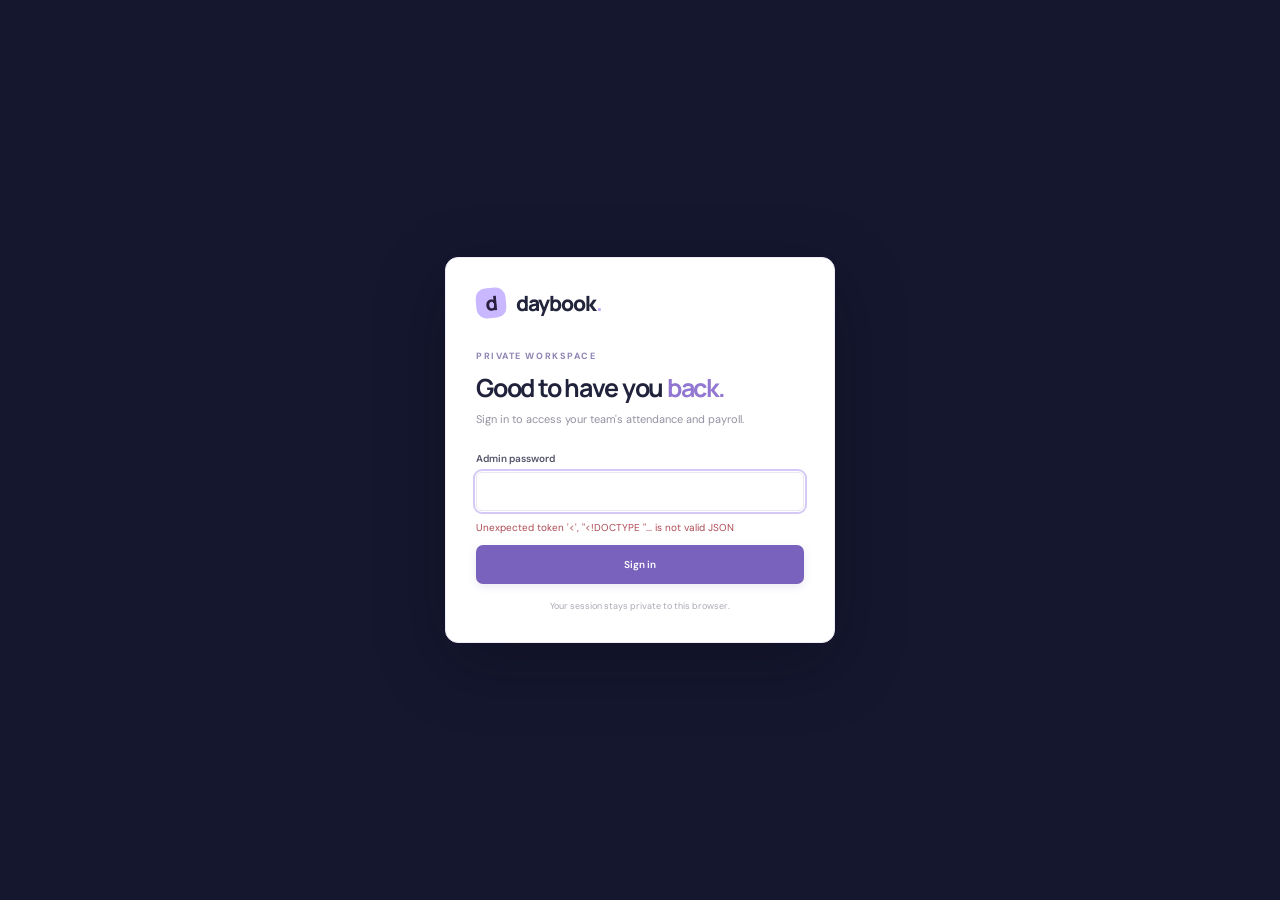
==== public/index.html @ b042c081 "Prepare Daybook for Vercel deployment Add Turso persistence and admin password protection for hosted" ====
<!doctype html>
<html lang="en">
<head>
  <meta charset="utf-8">
  <meta name="viewport" content="width=device-width, initial-scale=1">
  <meta name="theme-color" content="#11142b">
  <title>Daybook — Worker accounts</title>
  <link rel="preconnect" href="https://fonts.googleapis.com">
  <link rel="preconnect" href="https://fonts.gstatic.com" crossorigin>
  <link href="https://fonts.googleapis.com/css2?family=DM+Sans:wght@400;500;600;700&family=Manrope:wght@400;500;600;700;800&display=swap" rel="stylesheet">
  <link rel="stylesheet" href="styles.css">
  <script src="app.js" defer></script>
</head>
<body>
  <div class="login-screen" id="login-screen" hidden>
    <form class="login-card" id="login-form">
      <a class="brand login-brand" href="#" aria-label="Daybook"><span class="brand-mark">d</span><span>daybook<span class="brand-period">.</span></span></a>
      <div class="section-kicker">PRIVATE WORKSPACE</div>
      <h1>Good to have you <span>back.</span></h1>
      <p>Sign in to access your team's attendance and payroll.</p>
      <label class="form-field" for="login-password">Admin password<input id="login-password" name="password" type="password" autocomplete="current-password" required></label>
      <div class="login-error" id="login-error" role="alert"></div>
      <button class="button button-primary login-submit" type="submit" id="login-submit">Sign in</button>
      <small>Your session stays private to this browser.</small>
    </form>
  </div>
  <aside class="sidebar">
    <a class="brand" href="#" aria-label="Daybook home"><span class="brand-mark">d</span><span>daybook<span class="brand-period">.</span></span></a>
    <div class="workspace-label">WORKSPACE</div>
    <nav aria-label="Main navigation">
      <a class="nav-link active" href="#overview"><span class="nav-icon">▦</span>Overview</a>
      <a class="nav-link" href="#team"><span class="nav-icon">♙</span>My team</a>
      <a class="nav-link" href="#attendance"><span class="nav-icon">▤</span>Attendance</a>
    </nav>
    <div class="sidebar-bottom">
      <div class="tip-card"><div class="tip-spark">✳</div><strong>A little more in sync.</strong><p>Keep attendance and payroll together, all month long.</p></div>
      <div class="profile"><div class="avatar avatar-lilac">JD</div><div><strong>Workspace admin</strong><small>Owner account</small></div><span class="profile-dots">···</span></div>
    </div>
  </aside>

  <main class="main-content" id="overview">
    <header class="topbar"><div class="breadcrumb">Workspace <span>/</span> <strong>Overview</strong></div><div class="topbar-right"><span class="today-label" id="today-label"></span><div class="avatar avatar-small">JD</div><button class="sign-out-button" id="sign-out" hidden>Sign out</button></div></header>
    <section class="page-heading">
      <div><div class="eyebrow"><span class="live-dot"></span> YOUR WORKSPACE</div><h1>Good work starts <span>here.</span></h1><p class="subtitle">A clearer view of your people, their time, and what they’ve earned.</p></div>
      <button class="button button-primary" id="add-worker-open"><span class="plus">＋</span> Add a worker</button>
    </section>

    <section class="stats-grid" aria-label="Monthly summary">
      <article class="stat-card stat-dark"><div class="stat-top"><span>Estimated payroll</span><span class="stat-icon">↗</span></div><div class="stat-value" id="total-pay">₹0</div><div class="stat-foot"><span class="stat-dot"></span> Based on recorded hours</div><div class="card-orbit orbit-one"></div><div class="card-orbit orbit-two"></div></article>
      <article class="stat-card"><div class="stat-top"><span>People on your team</span><span class="stat-icon icon-lilac">♙</span></div><div class="stat-value" id="worker-count">0</div><div class="stat-foot"><span class="stat-dot dot-lilac"></span> Active workers</div><div class="mini-bars" aria-hidden="true"><i></i><i></i><i></i><i></i><i></i><i></i><i></i><i></i><i></i><i></i><i></i><i></i></div></article>
      <article class="stat-card"><div class="stat-top"><span>Hours recorded</span><span class="stat-icon icon-peach">◷</span></div><div class="stat-value" id="total-hours">0<span class="value-unit"> hrs</span></div><div class="stat-foot"><span class="stat-dot dot-peach"></span> This month so far</div><div class="hour-track"><span id="hours-progress"></span></div></article>
      <article class="stat-card"><div class="stat-top"><span>Days present</span><span class="stat-icon icon-green">✓</span></div><div class="stat-value" id="attendance-count">0</div><div class="stat-foot"><span class="stat-dot dot-green"></span> Attendance entries</div><div class="attendance-spark"><span>·</span><span>·</span><span>·</span><span>·</span><span>·</span><span>·</span><span>·</span><span>·</span><span>·</span><span>·</span><span>·</span></div></article>
    </section>

    <section class="panel attendance-panel" id="attendance">
      <div class="section-heading">
        <div><div class="section-kicker">THE DAILY RHYTHM</div><h2>Attendance <span class="heading-dot">.</span></h2><p>Mark each person’s hours for a day. Changes save automatically.</p></div>
        <div class="date-controls"><label class="sr-only" for="work-date">Attendance date</label><input id="work-date" type="date"><button class="button button-quiet" id="today-button">Today</button></div>
      </div>
      <div class="day-callout"><div class="calendar-icon">▦</div><div><strong id="selected-date-title">Today’s attendance</strong><span id="selected-date-subtitle">Choose 8 or 12 hours, or mark someone absent.</span></div><span class="day-count" id="day-count">0 marked</span></div>
      <div class="table-wrap">
        <table><thead><tr><th>WORKER</th><th>MONTHLY SALARY</th><th>HOURS TODAY</th><th>MONTHLY EARNED</th><th></th></tr></thead><tbody id="worker-rows"></tbody></table>
        <div class="empty-state" id="empty-state"><div class="empty-illustration"><span>♙</span><i>＋</i></div><h3>Your team starts with one.</h3><p>Add a worker to start recording hours and estimating monthly pay.</p><button class="button button-primary" id="empty-add-worker">Add your first worker</button></div>
      </div>
      <div class="table-footer"><span>Pay is prorated from a 12-hour daily schedule across the selected month.</span><span id="month-days-note"></span></div>
    </section>
    <footer class="footer"><span>Made for the people who make it happen <span class="footer-heart">♥</span></span><span>Daybook <span class="footer-separator">·</span> People & pay, in one place</span></footer>
  </main>

  <div class="toast" id="toast" role="status" aria-live="polite"></div>
  <dialog class="worker-dialog" id="worker-dialog">
    <form id="worker-form">
      <div class="dialog-top"><div><div class="section-kicker">GROW YOUR TEAM</div><h2>Add a worker<span class="heading-dot">.</span></h2><p>Add their details to start tracking attendance.</p></div><button type="button" class="dialog-close" id="dialog-close" aria-label="Close">×</button></div>
      <label class="form-field">Full name<input name="name" maxlength="100" placeholder="e.g. Maya Sharma" required></label>
      <label class="form-field">Role <span class="optional">(optional)</span><input name="role" maxlength="100" placeholder="e.g. Shop assistant"></label>
      <label class="form-field">Monthly salary <span class="optional">12-hour day baseline</span><div class="salary-input"><span>₹</span><input name="salary" type="number" min="0" max="1000000000" step="0.01" placeholder="e.g. 24000" required></div></label>
      <div class="salary-note"><span>ⓘ</span> Payroll is calculated from this salary and the hours you record each month.</div>
      <div class="dialog-actions"><button type="button" class="button button-quiet" id="dialog-cancel">Cancel</button><button type="submit" class="button button-primary" id="save-worker">Add worker</button></div>
    </form>
  </dialog>
</body>
</html>
---- public/styles.css ----
:root{font-family:"DM Sans",sans-serif;color:#22243b;background:#f8f7fb;font-synthesis:none;text-rendering:optimizeLegibility;-webkit-font-smoothing:antialiased;--navy:#15172f;--muted:#9292a4;--lav:#bca9f5;--purple:#7358c8;--line:#efedf4}
*{box-sizing:border-box}body{margin:0;min-width:320px}.sidebar{background:var(--navy);color:#fff;position:fixed;inset:0 auto 0 0;width:244px;padding:31px 19px 18px;display:flex;flex-direction:column;z-index:2}.brand{display:flex;align-items:center;gap:10px;color:#fff;text-decoration:none;font:800 21px Manrope,sans-serif;letter-spacing:-1px;padding:0 10px}.brand-mark{background:#c9b8ff;color:#292040;width:30px;height:30px;border-radius:10px;display:grid;place-items:center;font:800 20px Manrope;transform:rotate(-5deg)}.brand-period{color:#c3aaff}.workspace-label{font-size:9px;letter-spacing:1.55px;color:#85869f;font-weight:700;margin:56px 10px 13px}.sidebar nav{display:grid;gap:6px}.nav-link{height:43px;display:flex;align-items:center;gap:12px;padding:0 12px;color:#a8a8bb;text-decoration:none;border-radius:8px;font-size:12px;font-weight:500;transition:.2s}.nav-link:hover{background:#242641;color:white}.nav-link.active{background:#292b49;color:white}.nav-icon{font-size:16px;width:18px;text-align:center;color:#bbb0e2}.sidebar-bottom{margin-top:auto}.tip-card{border:1px solid #383951;background:linear-gradient(145deg,#22243f,#1c1e37);border-radius:11px;padding:14px 14px 12px;margin:0 1px 19px}.tip-spark{color:#c8b7ff;font-size:18px;margin-bottom:12px}.tip-card strong{font-size:11px;font-weight:600}.tip-card p{color:#9e9eb3;font-size:10px;line-height:1.7;margin:6px 0 0}.profile{border-top:1px solid #32344d;padding:17px 4px 0;display:flex;align-items:center;gap:9px}.avatar{width:32px;height:32px;display:grid;place-items:center;border-radius:50%;font-size:10px;font-weight:700}.avatar-lilac{background:#d6c9ff;color:#40336a}.profile strong{display:block;font-size:10px;font-weight:600}.profile small{color:#9393a8;font-size:9px}.profile-dots{margin-left:auto;color:#aaaabe;letter-spacing:2px}.main-content{margin-left:244px;padding:0 48px;max-width:1600px}.topbar{height:67px;border-bottom:1px solid #eeecf2;display:flex;align-items:center;justify-content:space-between}.breadcrumb{font-size:11px;color:#a0a0ad}.breadcrumb span{margin:0 9px;color:#d0ced8}.breadcrumb strong{color:#55566b;font-weight:600}.topbar-right{display:flex;align-items:center;gap:18px}.today-label{font-size:10px;color:#858596}.avatar-small{width:29px;height:29px;background:#d9d0f7;color:#625489;font-size:9px}.page-heading{display:flex;justify-content:space-between;align-items:flex-end;margin:38px 0 25px}.eyebrow,.section-kicker{font-size:9px;font-weight:700;letter-spacing:1.55px;color:#8e83b3}.live-dot{display:inline-block;width:6px;height:6px;background:#87c5a5;border-radius:50%;margin:0 5px 1px 0;box-shadow:0 0 0 3px #e6f4ec}h1,h2,h3,p{margin-top:0}h1{font:700 29px Manrope,sans-serif;letter-spacing:-1.25px;margin:11px 0 6px;color:#20213b}h1 span{color:#9177d1}.subtitle{font-size:11px;color:#9292a2;margin-bottom:0}.button{border:0;border-radius:7px;min-height:37px;padding:0 14px;font:600 10px "DM Sans",sans-serif;cursor:pointer;transition:transform .15s,background .15s}.button:hover{transform:translateY(-1px)}.button-primary{background:#7962bd;color:white;box-shadow:0 3px 8px #7059ad24}.button-primary:hover{background:#6951ad}.plus{font-size:16px;vertical-align:-1px;margin-right:4px}.stats-grid{display:grid;grid-template-columns:repeat(4,minmax(0,1fr));gap:13px;margin-bottom:19px}.stat-card{height:126px;position:relative;overflow:hidden;border:1px solid #eeecf2;background:#fff;border-radius:10px;padding:15px 16px}.stat-dark{color:white;background:#20213d;border-color:#20213d}.stat-top{display:flex;justify-content:space-between;align-items:center;color:#858597;font-size:10px;position:relative;z-index:1}.stat-dark .stat-top{color:#c4c3d4}.stat-icon{display:grid;place-items:center;width:25px;height:25px;border-radius:7px;background:#333650;color:#d7c8ff;font-size:12px}.icon-lilac{background:#f0ebff;color:#836bca}.icon-peach{background:#fff1e8;color:#ce916d}.icon-green{background:#e8f4ec;color:#6da57d}.stat-value{font:700 25px Manrope,sans-serif;letter-spacing:-1px;margin-top:8px;position:relative;z-index:1}.stat-dark .stat-value{color:#fff}.value-unit{font:500 12px "DM Sans",sans-serif;color:#73748a;letter-spacing:0}.stat-foot{font-size:9px;color:#a1a0af;margin-top:5px;position:relative;z-index:1}.stat-dark .stat-foot{color:#b4b3c6}.stat-dot{display:inline-block;width:5px;height:5px;border-radius:50%;background:#90c7a2;margin:0 4px 1px 0}.dot-lilac{background:#a78cdf}.dot-peach{background:#e2a982}.dot-green{background:#85be96}.card-orbit{position:absolute;border:1px solid #ffffff0c;border-radius:50%;width:115px;height:115px;right:-35px;bottom:-75px}.orbit-two{width:78px;height:78px;right:-16px;bottom:-53px}.mini-bars{position:absolute;right:13px;bottom:15px;display:flex;align-items:end;gap:3px;height:22px;opacity:.76}.mini-bars i{display:block;width:4px;border-radius:3px;background:#d8cdf8;height:30%}.mini-bars i:nth-child(3n){height:70%}.mini-bars i:nth-child(3n+1){height:52%}.mini-bars i:nth-child(4n){height:90%}.hour-track{height:3px;background:#f1eef7;position:absolute;bottom:16px;left:16px;right:16px;border-radius:4px}.hour-track span{height:100%;width:0;display:block;background:#d0a589;border-radius:4px;transition:width .3s}.attendance-spark{position:absolute;right:14px;bottom:16px;color:#abd4b4;font-size:18px;letter-spacing:1px;line-height:8px}.panel{background:#fff;border:1px solid #eeecf2;border-radius:10px}.attendance-panel{padding:21px 21px 0}.section-heading{display:flex;align-items:flex-end;justify-content:space-between;margin-bottom:17px}.section-heading h2,.dialog-top h2{font:700 20px Manrope,sans-serif;letter-spacing:-.65px;color:#252640;margin:6px 0 4px}.heading-dot{color:#987edb}.section-heading p,.dialog-top p{font-size:10px;color:#9999a8;margin:0}.date-controls{display:flex;gap:7px;align-items:center}.date-controls input{font:500 10px "DM Sans",sans-serif;color:#45455b;border:1px solid #eae8f0;background:#fff;border-radius:6px;padding:9px 10px;height:34px}.button-quiet{background:#f5f3f9;color:#5f5a70;min-height:34px;padding:0 12px}.button-quiet:hover{background:#eeebf5}.day-callout{display:flex;align-items:center;gap:10px;padding:10px 12px;background:#faf9fd;border:1px solid #f1eff6;border-radius:7px;margin-bottom:13px}.calendar-icon{display:grid;place-items:center;width:28px;height:28px;border-radius:7px;background:#eee9fb;color:#826bc2;font-size:14px}.day-callout strong{display:block;font-size:10px;font-weight:600;color:#44445b}.day-callout span{display:block;font-size:9px;color:#a1a0ae;margin-top:3px}.day-callout .day-count{margin-left:auto;background:#efedf5;color:#777488;padding:5px 8px;border-radius:20px;white-space:nowrap;font-size:9px}.table-wrap{overflow-x:auto}table{width:100%;border-collapse:collapse;text-align:left}thead th{font-size:8px;letter-spacing:1px;color:#a3a2af;font-weight:700;padding:10px 8px;border-bottom:1px solid #f0eef4;white-space:nowrap}thead th:first-child,tbody td:first-child{padding-left:9px}tbody td{height:57px;border-bottom:1px solid #f3f1f6;padding:7px 8px;font-size:10px;color:#5f5f70;white-space:nowrap}tbody tr:last-child td{border-bottom:0}.worker-cell{display:flex;align-items:center;gap:9px;min-width:140px}.worker-avatar{width:29px;height:29px;border-radius:8px;display:grid;place-items:center;font-size:9px;font-weight:700;color:#584b78;background:#eee9fa}.worker-name{font-size:10px;color:#34354b;font-weight:600}.worker-role{font-size:9px;color:#a3a2ae;margin-top:3px}.salary-cell{font-weight:500;color:#55556a}.attendance-select{border:1px solid #ebe8f1;background:#fff;border-radius:5px;padding:7px 23px 7px 8px;color:#616076;font:500 9px "DM Sans",sans-serif;min-width:105px;cursor:pointer}.attendance-select:focus,.form-field input:focus{outline:2px solid #d5c9f5;outline-offset:1px}.attendance-select[data-hours="8"]{background:#f6f1ff;border-color:#e8defc;color:#785dc0}.attendance-select[data-hours="12"]{background:#edf6f0;border-color:#dbeee0;color:#548d65}.earned-cell{color:#35364c;font-weight:700;font-size:10px}.delete-button{border:0;background:transparent;color:#aaa8b6;cursor:pointer;font-size:15px;padding:6px;border-radius:5px}.delete-button:hover{background:#fff0ef;color:#c87774}.table-footer{display:flex;justify-content:space-between;gap:10px;padding:12px 0;border-top:1px solid #f0eef4;font-size:9px;color:#a3a2af}.empty-state{text-align:center;padding:26px 15px 32px}.empty-illustration{position:relative;margin:0 auto 14px;width:47px;height:47px;border-radius:15px;background:#f2effa;display:grid;place-items:center;color:#8773bd;font-size:21px}.empty-illustration i{position:absolute;right:-4px;top:-3px;background:#c7b5f2;color:#fff;border:2px solid white;border-radius:50%;width:19px;height:19px;font-style:normal;font-size:13px;line-height:15px}.empty-state h3{font:700 14px Manrope,sans-serif;color:#38394f;margin:0 0 5px}.empty-state p{font-size:10px;color:#a0a0ad;margin:0 auto 15px;max-width:320px;line-height:1.6}.empty-state .button{min-height:33px}.footer{display:flex;justify-content:space-between;padding:18px 3px 20px;color:#aaa9b5;font-size:9px}.footer-heart{color:#c69da9}.footer-separator{padding:0 5px;color:#d0cdd8}.toast{position:fixed;right:24px;bottom:22px;background:#252640;color:white;padding:11px 15px;border-radius:7px;font-size:11px;box-shadow:0 8px 26px #17172a33;opacity:0;transform:translateY(8px);pointer-events:none;transition:.2s;z-index:5}.toast.show{opacity:1;transform:translateY(0)}.toast.error{background:#a94954}.worker-dialog{width:min(430px,calc(100% - 28px));border:1px solid #eeecf2;border-radius:12px;padding:24px;box-shadow:0 20px 70px #17152d26;color:#252640}.worker-dialog::backdrop{background:#16162d80;backdrop-filter:blur(2px)}.dialog-top{display:flex;justify-content:space-between;margin-bottom:22px}.dialog-top h2{margin-top:7px}.dialog-close{width:28px;height:28px;border:0;border-radius:7px;background:#f5f3f8;color:#757386;font-size:20px;cursor:pointer;line-height:1}.form-field{display:block;font-size:10px;font-weight:600;color:#54546b;margin-bottom:15px}.optional{color:#a5a3b0;font-size:9px;font-weight:400}.form-field>input,.salary-input{width:100%;height:39px;border:1px solid #e9e7ef;border-radius:6px;margin-top:7px;font:500 11px "DM Sans",sans-serif;color:#3b3b51;padding:0 11px;background:white}.form-field input::placeholder{color:#b8b7c1}.salary-input{display:flex;align-items:center;padding:0 10px;gap:8px}.salary-input span{color:#88839d}.salary-input input{border:0;outline:0!important;padding:0;margin:0;height:100%;width:100%;font:500 11px "DM Sans",sans-serif;color:#3b3b51}.salary-note{display:flex;gap:7px;color:#8c879c;font-size:9px;line-height:1.6;background:#f7f5fb;border-radius:6px;padding:9px 10px;margin:4px 0 18px}.salary-note span{color:#8e7ac7}.dialog-actions{display:flex;justify-content:flex-end;gap:8px}.sr-only{position:absolute;width:1px;height:1px;padding:0;margin:-1px;overflow:hidden;clip:rect(0,0,0,0);white-space:nowrap;border:0}
.login-screen{position:fixed;inset:0;z-index:10;background:#15172f;display:grid;place-items:center;padding:20px}.login-screen[hidden]{display:none}.login-card{width:min(390px,100%);background:#fff;border:1px solid #eeecf2;border-radius:13px;padding:30px;box-shadow:0 20px 70px #08091855}.login-brand{color:#22243b;padding:0;margin-bottom:32px}.login-card .section-kicker{margin-bottom:8px}.login-card h1{font-size:25px;margin:6px 0}.login-card>p{font-size:11px;color:#9292a2;line-height:1.6;margin:0 0 23px}.login-card .form-field{margin:0 0 10px}.login-card .form-field input{display:block;width:100%;height:39px;border:1px solid #e9e7ef;border-radius:6px;margin-top:7px;padding:0 11px;font:500 11px "DM Sans",sans-serif}.login-error{min-height:17px;color:#af4a54;font-size:10px;margin-bottom:7px}.login-submit{width:100%;min-height:39px}.login-card>small{display:block;text-align:center;color:#aaa9b5;font-size:9px;margin-top:16px}.sign-out-button{background:#f5f3f9;border:0;border-radius:5px;color:#676477;font:500 9px "DM Sans",sans-serif;padding:7px 10px;cursor:pointer}.sign-out-button:hover{background:#eeebf5}
@media(max-width:1100px){.main-content{padding:0 28px}.stats-grid{grid-template-columns:repeat(2,minmax(0,1fr))}}
@media(max-width:700px){.sidebar{position:static;width:auto;height:auto;padding:14px 17px;flex-direction:row;align-items:center}.brand{font-size:18px}.workspace-label,.sidebar nav,.sidebar-bottom{display:none}.main-content{margin:0;padding:0 15px}.topbar{height:49px}.today-label{font-size:9px}.page-heading{align-items:flex-start;gap:12px;margin:26px 0 19px}h1{font-size:23px}.subtitle{max-width:290px;line-height:1.55}.page-heading>.button{font-size:0;padding:0;width:36px;min-width:36px;align-self:center}.page-heading>.button .plus{font-size:20px;margin:0}.stats-grid{gap:9px;margin-bottom:13px}.stat-card{height:112px;padding:12px}.stat-top{font-size:9px}.stat-value{font-size:22px}.stat-foot{font-size:8px}.attendance-panel{padding:16px 12px 0}.section-heading{align-items:flex-start;gap:10px;flex-direction:column}.section-heading h2{font-size:19px}.section-heading p{font-size:9px}.date-controls{width:100%}.date-controls input{flex:1}.day-callout{gap:8px;padding:9px}.day-callout strong{font-size:9px}.day-callout span{font-size:8px}.day-callout .day-count{font-size:8px;padding:5px 6px}table{min-width:620px}.table-footer{font-size:8px}.footer{font-size:8px;gap:10px;line-height:1.6}.footer span:last-child{text-align:right}}
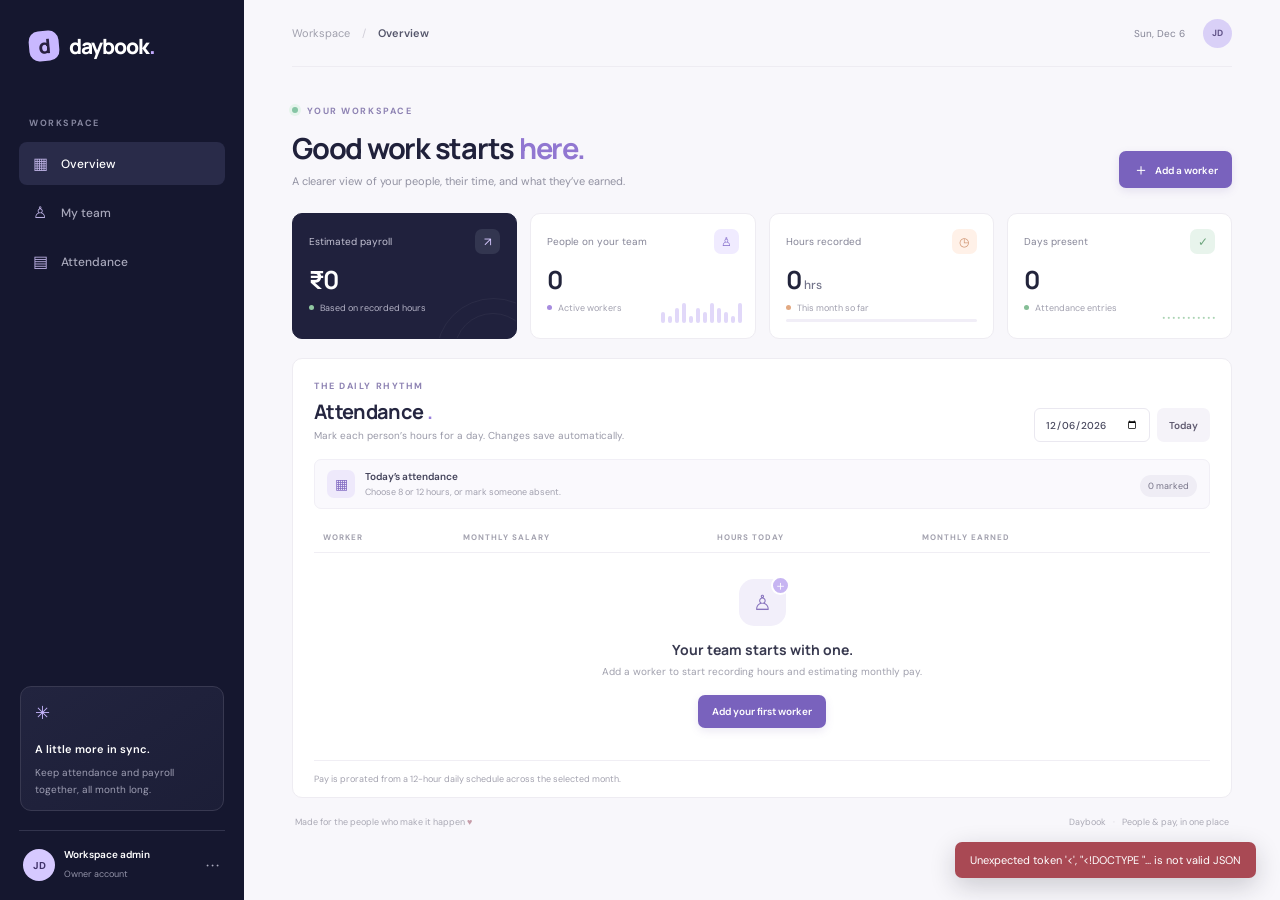
==== commit 4cc0a930: "Remove admin password requirement Co-authored-by: Copilot <223556219+Copilot@users.noreply.github.co" ====
--- a/public/index.html
+++ b/public/index.html
@@ -12,18 +12,6 @@
   <script src="app.js" defer></script>
 </head>
 <body>
-  <div class="login-screen" id="login-screen" hidden>
-    <form class="login-card" id="login-form">
-      <a class="brand login-brand" href="#" aria-label="Daybook"><span class="brand-mark">d</span><span>daybook<span class="brand-period">.</span></span></a>
-      <div class="section-kicker">PRIVATE WORKSPACE</div>
-      <h1>Good to have you <span>back.</span></h1>
-      <p>Sign in to access your team's attendance and payroll.</p>
-      <label class="form-field" for="login-password">Admin password<input id="login-password" name="password" type="password" autocomplete="current-password" required></label>
-      <div class="login-error" id="login-error" role="alert"></div>
-      <button class="button button-primary login-submit" type="submit" id="login-submit">Sign in</button>
-      <small>Your session stays private to this browser.</small>
-    </form>
-  </div>
   <aside class="sidebar">
     <a class="brand" href="#" aria-label="Daybook home"><span class="brand-mark">d</span><span>daybook<span class="brand-period">.</span></span></a>
     <div class="workspace-label">WORKSPACE</div>
@@ -39,7 +27,7 @@
   </aside>
 
   <main class="main-content" id="overview">
-    <header class="topbar"><div class="breadcrumb">Workspace <span>/</span> <strong>Overview</strong></div><div class="topbar-right"><span class="today-label" id="today-label"></span><div class="avatar avatar-small">JD</div><button class="sign-out-button" id="sign-out" hidden>Sign out</button></div></header>
+    <header class="topbar"><div class="breadcrumb">Workspace <span>/</span> <strong>Overview</strong></div><div class="topbar-right"><span class="today-label" id="today-label"></span><div class="avatar avatar-small">JD</div></div></header>
     <section class="page-heading">
       <div><div class="eyebrow"><span class="live-dot"></span> YOUR WORKSPACE</div><h1>Good work starts <span>here.</span></h1><p class="subtitle">A clearer view of your people, their time, and what they’ve earned.</p></div>
       <button class="button button-primary" id="add-worker-open"><span class="plus">＋</span> Add a worker</button>
--- a/public/styles.css
+++ b/public/styles.css
@@ -1,5 +1,5 @@
 :root{font-family:"DM Sans",sans-serif;color:#22243b;background:#f8f7fb;font-synthesis:none;text-rendering:optimizeLegibility;-webkit-font-smoothing:antialiased;--navy:#15172f;--muted:#9292a4;--lav:#bca9f5;--purple:#7358c8;--line:#efedf4}
 *{box-sizing:border-box}body{margin:0;min-width:320px}.sidebar{background:var(--navy);color:#fff;position:fixed;inset:0 auto 0 0;width:244px;padding:31px 19px 18px;display:flex;flex-direction:column;z-index:2}.brand{display:flex;align-items:center;gap:10px;color:#fff;text-decoration:none;font:800 21px Manrope,sans-serif;letter-spacing:-1px;padding:0 10px}.brand-mark{background:#c9b8ff;color:#292040;width:30px;height:30px;border-radius:10px;display:grid;place-items:center;font:800 20px Manrope;transform:rotate(-5deg)}.brand-period{color:#c3aaff}.workspace-label{font-size:9px;letter-spacing:1.55px;color:#85869f;font-weight:700;margin:56px 10px 13px}.sidebar nav{display:grid;gap:6px}.nav-link{height:43px;display:flex;align-items:center;gap:12px;padding:0 12px;color:#a8a8bb;text-decoration:none;border-radius:8px;font-size:12px;font-weight:500;transition:.2s}.nav-link:hover{background:#242641;color:white}.nav-link.active{background:#292b49;color:white}.nav-icon{font-size:16px;width:18px;text-align:center;color:#bbb0e2}.sidebar-bottom{margin-top:auto}.tip-card{border:1px solid #383951;background:linear-gradient(145deg,#22243f,#1c1e37);border-radius:11px;padding:14px 14px 12px;margin:0 1px 19px}.tip-spark{color:#c8b7ff;font-size:18px;margin-bottom:12px}.tip-card strong{font-size:11px;font-weight:600}.tip-card p{color:#9e9eb3;font-size:10px;line-height:1.7;margin:6px 0 0}.profile{border-top:1px solid #32344d;padding:17px 4px 0;display:flex;align-items:center;gap:9px}.avatar{width:32px;height:32px;display:grid;place-items:center;border-radius:50%;font-size:10px;font-weight:700}.avatar-lilac{background:#d6c9ff;color:#40336a}.profile strong{display:block;font-size:10px;font-weight:600}.profile small{color:#9393a8;font-size:9px}.profile-dots{margin-left:auto;color:#aaaabe;letter-spacing:2px}.main-content{margin-left:244px;padding:0 48px;max-width:1600px}.topbar{height:67px;border-bottom:1px solid #eeecf2;display:flex;align-items:center;justify-content:space-between}.breadcrumb{font-size:11px;color:#a0a0ad}.breadcrumb span{margin:0 9px;color:#d0ced8}.breadcrumb strong{color:#55566b;font-weight:600}.topbar-right{display:flex;align-items:center;gap:18px}.today-label{font-size:10px;color:#858596}.avatar-small{width:29px;height:29px;background:#d9d0f7;color:#625489;font-size:9px}.page-heading{display:flex;justify-content:space-between;align-items:flex-end;margin:38px 0 25px}.eyebrow,.section-kicker{font-size:9px;font-weight:700;letter-spacing:1.55px;color:#8e83b3}.live-dot{display:inline-block;width:6px;height:6px;background:#87c5a5;border-radius:50%;margin:0 5px 1px 0;box-shadow:0 0 0 3px #e6f4ec}h1,h2,h3,p{margin-top:0}h1{font:700 29px Manrope,sans-serif;letter-spacing:-1.25px;margin:11px 0 6px;color:#20213b}h1 span{color:#9177d1}.subtitle{font-size:11px;color:#9292a2;margin-bottom:0}.button{border:0;border-radius:7px;min-height:37px;padding:0 14px;font:600 10px "DM Sans",sans-serif;cursor:pointer;transition:transform .15s,background .15s}.button:hover{transform:translateY(-1px)}.button-primary{background:#7962bd;color:white;box-shadow:0 3px 8px #7059ad24}.button-primary:hover{background:#6951ad}.plus{font-size:16px;vertical-align:-1px;margin-right:4px}.stats-grid{display:grid;grid-template-columns:repeat(4,minmax(0,1fr));gap:13px;margin-bottom:19px}.stat-card{height:126px;position:relative;overflow:hidden;border:1px solid #eeecf2;background:#fff;border-radius:10px;padding:15px 16px}.stat-dark{color:white;background:#20213d;border-color:#20213d}.stat-top{display:flex;justify-content:space-between;align-items:center;color:#858597;font-size:10px;position:relative;z-index:1}.stat-dark .stat-top{color:#c4c3d4}.stat-icon{display:grid;place-items:center;width:25px;height:25px;border-radius:7px;background:#333650;color:#d7c8ff;font-size:12px}.icon-lilac{background:#f0ebff;color:#836bca}.icon-peach{background:#fff1e8;color:#ce916d}.icon-green{background:#e8f4ec;color:#6da57d}.stat-value{font:700 25px Manrope,sans-serif;letter-spacing:-1px;margin-top:8px;position:relative;z-index:1}.stat-dark .stat-value{color:#fff}.value-unit{font:500 12px "DM Sans",sans-serif;color:#73748a;letter-spacing:0}.stat-foot{font-size:9px;color:#a1a0af;margin-top:5px;position:relative;z-index:1}.stat-dark .stat-foot{color:#b4b3c6}.stat-dot{display:inline-block;width:5px;height:5px;border-radius:50%;background:#90c7a2;margin:0 4px 1px 0}.dot-lilac{background:#a78cdf}.dot-peach{background:#e2a982}.dot-green{background:#85be96}.card-orbit{position:absolute;border:1px solid #ffffff0c;border-radius:50%;width:115px;height:115px;right:-35px;bottom:-75px}.orbit-two{width:78px;height:78px;right:-16px;bottom:-53px}.mini-bars{position:absolute;right:13px;bottom:15px;display:flex;align-items:end;gap:3px;height:22px;opacity:.76}.mini-bars i{display:block;width:4px;border-radius:3px;background:#d8cdf8;height:30%}.mini-bars i:nth-child(3n){height:70%}.mini-bars i:nth-child(3n+1){height:52%}.mini-bars i:nth-child(4n){height:90%}.hour-track{height:3px;background:#f1eef7;position:absolute;bottom:16px;left:16px;right:16px;border-radius:4px}.hour-track span{height:100%;width:0;display:block;background:#d0a589;border-radius:4px;transition:width .3s}.attendance-spark{position:absolute;right:14px;bottom:16px;color:#abd4b4;font-size:18px;letter-spacing:1px;line-height:8px}.panel{background:#fff;border:1px solid #eeecf2;border-radius:10px}.attendance-panel{padding:21px 21px 0}.section-heading{display:flex;align-items:flex-end;justify-content:space-between;margin-bottom:17px}.section-heading h2,.dialog-top h2{font:700 20px Manrope,sans-serif;letter-spacing:-.65px;color:#252640;margin:6px 0 4px}.heading-dot{color:#987edb}.section-heading p,.dialog-top p{font-size:10px;color:#9999a8;margin:0}.date-controls{display:flex;gap:7px;align-items:center}.date-controls input{font:500 10px "DM Sans",sans-serif;color:#45455b;border:1px solid #eae8f0;background:#fff;border-radius:6px;padding:9px 10px;height:34px}.button-quiet{background:#f5f3f9;color:#5f5a70;min-height:34px;padding:0 12px}.button-quiet:hover{background:#eeebf5}.day-callout{display:flex;align-items:center;gap:10px;padding:10px 12px;background:#faf9fd;border:1px solid #f1eff6;border-radius:7px;margin-bottom:13px}.calendar-icon{display:grid;place-items:center;width:28px;height:28px;border-radius:7px;background:#eee9fb;color:#826bc2;font-size:14px}.day-callout strong{display:block;font-size:10px;font-weight:600;color:#44445b}.day-callout span{display:block;font-size:9px;color:#a1a0ae;margin-top:3px}.day-callout .day-count{margin-left:auto;background:#efedf5;color:#777488;padding:5px 8px;border-radius:20px;white-space:nowrap;font-size:9px}.table-wrap{overflow-x:auto}table{width:100%;border-collapse:collapse;text-align:left}thead th{font-size:8px;letter-spacing:1px;color:#a3a2af;font-weight:700;padding:10px 8px;border-bottom:1px solid #f0eef4;white-space:nowrap}thead th:first-child,tbody td:first-child{padding-left:9px}tbody td{height:57px;border-bottom:1px solid #f3f1f6;padding:7px 8px;font-size:10px;color:#5f5f70;white-space:nowrap}tbody tr:last-child td{border-bottom:0}.worker-cell{display:flex;align-items:center;gap:9px;min-width:140px}.worker-avatar{width:29px;height:29px;border-radius:8px;display:grid;place-items:center;font-size:9px;font-weight:700;color:#584b78;background:#eee9fa}.worker-name{font-size:10px;color:#34354b;font-weight:600}.worker-role{font-size:9px;color:#a3a2ae;margin-top:3px}.salary-cell{font-weight:500;color:#55556a}.attendance-select{border:1px solid #ebe8f1;background:#fff;border-radius:5px;padding:7px 23px 7px 8px;color:#616076;font:500 9px "DM Sans",sans-serif;min-width:105px;cursor:pointer}.attendance-select:focus,.form-field input:focus{outline:2px solid #d5c9f5;outline-offset:1px}.attendance-select[data-hours="8"]{background:#f6f1ff;border-color:#e8defc;color:#785dc0}.attendance-select[data-hours="12"]{background:#edf6f0;border-color:#dbeee0;color:#548d65}.earned-cell{color:#35364c;font-weight:700;font-size:10px}.delete-button{border:0;background:transparent;color:#aaa8b6;cursor:pointer;font-size:15px;padding:6px;border-radius:5px}.delete-button:hover{background:#fff0ef;color:#c87774}.table-footer{display:flex;justify-content:space-between;gap:10px;padding:12px 0;border-top:1px solid #f0eef4;font-size:9px;color:#a3a2af}.empty-state{text-align:center;padding:26px 15px 32px}.empty-illustration{position:relative;margin:0 auto 14px;width:47px;height:47px;border-radius:15px;background:#f2effa;display:grid;place-items:center;color:#8773bd;font-size:21px}.empty-illustration i{position:absolute;right:-4px;top:-3px;background:#c7b5f2;color:#fff;border:2px solid white;border-radius:50%;width:19px;height:19px;font-style:normal;font-size:13px;line-height:15px}.empty-state h3{font:700 14px Manrope,sans-serif;color:#38394f;margin:0 0 5px}.empty-state p{font-size:10px;color:#a0a0ad;margin:0 auto 15px;max-width:320px;line-height:1.6}.empty-state .button{min-height:33px}.footer{display:flex;justify-content:space-between;padding:18px 3px 20px;color:#aaa9b5;font-size:9px}.footer-heart{color:#c69da9}.footer-separator{padding:0 5px;color:#d0cdd8}.toast{position:fixed;right:24px;bottom:22px;background:#252640;color:white;padding:11px 15px;border-radius:7px;font-size:11px;box-shadow:0 8px 26px #17172a33;opacity:0;transform:translateY(8px);pointer-events:none;transition:.2s;z-index:5}.toast.show{opacity:1;transform:translateY(0)}.toast.error{background:#a94954}.worker-dialog{width:min(430px,calc(100% - 28px));border:1px solid #eeecf2;border-radius:12px;padding:24px;box-shadow:0 20px 70px #17152d26;color:#252640}.worker-dialog::backdrop{background:#16162d80;backdrop-filter:blur(2px)}.dialog-top{display:flex;justify-content:space-between;margin-bottom:22px}.dialog-top h2{margin-top:7px}.dialog-close{width:28px;height:28px;border:0;border-radius:7px;background:#f5f3f8;color:#757386;font-size:20px;cursor:pointer;line-height:1}.form-field{display:block;font-size:10px;font-weight:600;color:#54546b;margin-bottom:15px}.optional{color:#a5a3b0;font-size:9px;font-weight:400}.form-field>input,.salary-input{width:100%;height:39px;border:1px solid #e9e7ef;border-radius:6px;margin-top:7px;font:500 11px "DM Sans",sans-serif;color:#3b3b51;padding:0 11px;background:white}.form-field input::placeholder{color:#b8b7c1}.salary-input{display:flex;align-items:center;padding:0 10px;gap:8px}.salary-input span{color:#88839d}.salary-input input{border:0;outline:0!important;padding:0;margin:0;height:100%;width:100%;font:500 11px "DM Sans",sans-serif;color:#3b3b51}.salary-note{display:flex;gap:7px;color:#8c879c;font-size:9px;line-height:1.6;background:#f7f5fb;border-radius:6px;padding:9px 10px;margin:4px 0 18px}.salary-note span{color:#8e7ac7}.dialog-actions{display:flex;justify-content:flex-end;gap:8px}.sr-only{position:absolute;width:1px;height:1px;padding:0;margin:-1px;overflow:hidden;clip:rect(0,0,0,0);white-space:nowrap;border:0}
-.login-screen{position:fixed;inset:0;z-index:10;background:#15172f;display:grid;place-items:center;padding:20px}.login-screen[hidden]{display:none}.login-card{width:min(390px,100%);background:#fff;border:1px solid #eeecf2;border-radius:13px;padding:30px;box-shadow:0 20px 70px #08091855}.login-brand{color:#22243b;padding:0;margin-bottom:32px}.login-card .section-kicker{margin-bottom:8px}.login-card h1{font-size:25px;margin:6px 0}.login-card>p{font-size:11px;color:#9292a2;line-height:1.6;margin:0 0 23px}.login-card .form-field{margin:0 0 10px}.login-card .form-field input{display:block;width:100%;height:39px;border:1px solid #e9e7ef;border-radius:6px;margin-top:7px;padding:0 11px;font:500 11px "DM Sans",sans-serif}.login-error{min-height:17px;color:#af4a54;font-size:10px;margin-bottom:7px}.login-submit{width:100%;min-height:39px}.login-card>small{display:block;text-align:center;color:#aaa9b5;font-size:9px;margin-top:16px}.sign-out-button{background:#f5f3f9;border:0;border-radius:5px;color:#676477;font:500 9px "DM Sans",sans-serif;padding:7px 10px;cursor:pointer}.sign-out-button:hover{background:#eeebf5}
+
 @media(max-width:1100px){.main-content{padding:0 28px}.stats-grid{grid-template-columns:repeat(2,minmax(0,1fr))}}
 @media(max-width:700px){.sidebar{position:static;width:auto;height:auto;padding:14px 17px;flex-direction:row;align-items:center}.brand{font-size:18px}.workspace-label,.sidebar nav,.sidebar-bottom{display:none}.main-content{margin:0;padding:0 15px}.topbar{height:49px}.today-label{font-size:9px}.page-heading{align-items:flex-start;gap:12px;margin:26px 0 19px}h1{font-size:23px}.subtitle{max-width:290px;line-height:1.55}.page-heading>.button{font-size:0;padding:0;width:36px;min-width:36px;align-self:center}.page-heading>.button .plus{font-size:20px;margin:0}.stats-grid{gap:9px;margin-bottom:13px}.stat-card{height:112px;padding:12px}.stat-top{font-size:9px}.stat-value{font-size:22px}.stat-foot{font-size:8px}.attendance-panel{padding:16px 12px 0}.section-heading{align-items:flex-start;gap:10px;flex-direction:column}.section-heading h2{font-size:19px}.section-heading p{font-size:9px}.date-controls{width:100%}.date-controls input{flex:1}.day-callout{gap:8px;padding:9px}.day-callout strong{font-size:9px}.day-callout span{font-size:8px}.day-callout .day-count{font-size:8px;padding:5px 6px}table{min-width:620px}.table-footer{font-size:8px}.footer{font-size:8px;gap:10px;line-height:1.6}.footer span:last-child{text-align:right}}
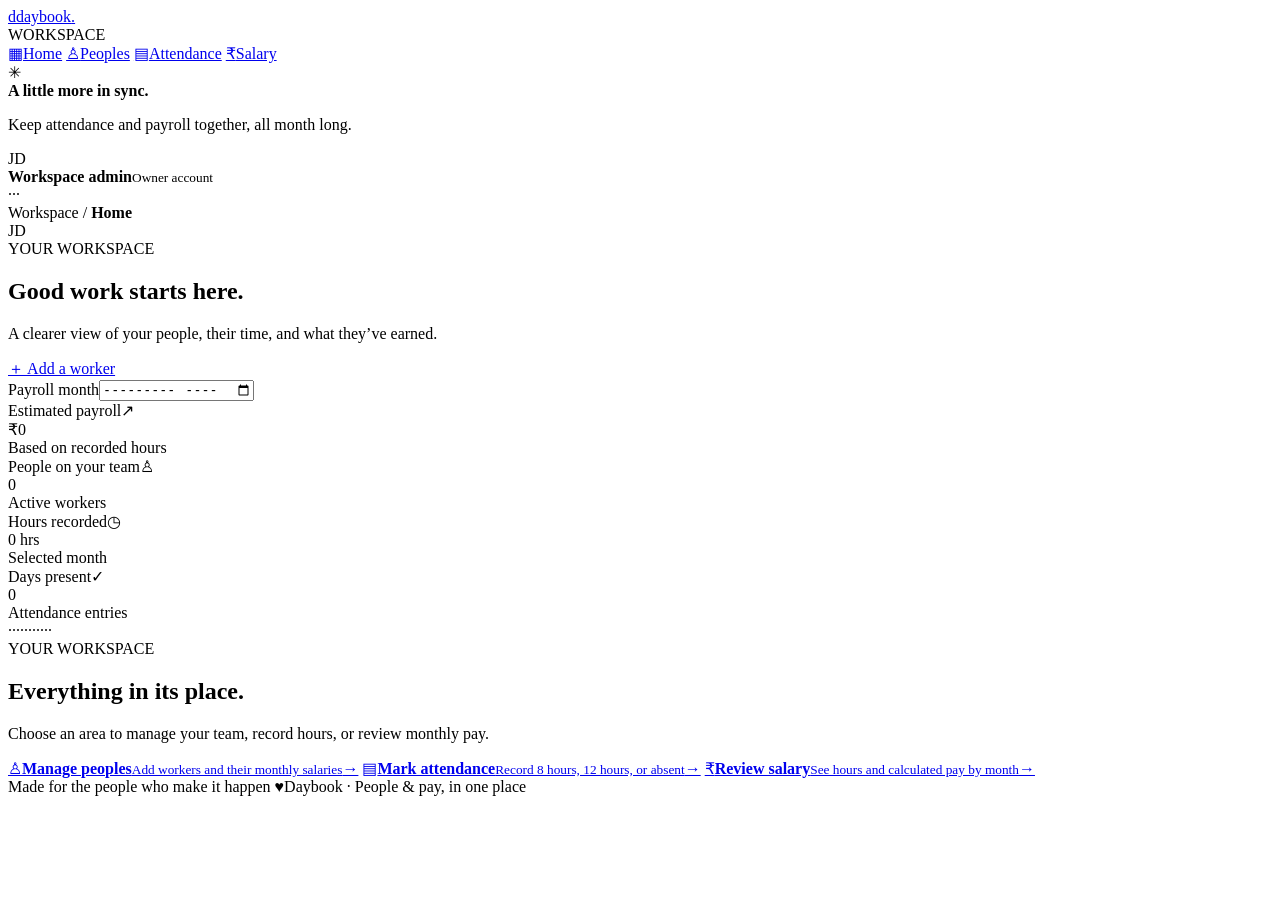
==== commit 802ead0c: "Add separate attendance and payroll pages Co-authored-by: Copilot <223556219+Copilot@users.noreply.g" ====
--- a/public/index.html
+++ b/public/index.html
@@ -4,67 +4,51 @@
   <meta charset="utf-8">
   <meta name="viewport" content="width=device-width, initial-scale=1">
   <meta name="theme-color" content="#11142b">
-  <title>Daybook — Worker accounts</title>
+  <title>Daybook — Home</title>
   <link rel="preconnect" href="https://fonts.googleapis.com">
   <link rel="preconnect" href="https://fonts.gstatic.com" crossorigin>
   <link href="https://fonts.googleapis.com/css2?family=DM+Sans:wght@400;500;600;700&family=Manrope:wght@400;500;600;700;800&display=swap" rel="stylesheet">
-  <link rel="stylesheet" href="styles.css">
-  <script src="app.js" defer></script>
+  <link rel="stylesheet" href="/styles.css">
+  <script src="/app.js" defer></script>
 </head>
-<body>
+<body data-page="home">
   <aside class="sidebar">
-    <a class="brand" href="#" aria-label="Daybook home"><span class="brand-mark">d</span><span>daybook<span class="brand-period">.</span></span></a>
+    <a class="brand" href="/" aria-label="Daybook home"><span class="brand-mark">d</span><span>daybook<span class="brand-period">.</span></span></a>
     <div class="workspace-label">WORKSPACE</div>
     <nav aria-label="Main navigation">
-      <a class="nav-link active" href="#overview"><span class="nav-icon">▦</span>Overview</a>
-      <a class="nav-link" href="#team"><span class="nav-icon">♙</span>My team</a>
-      <a class="nav-link" href="#attendance"><span class="nav-icon">▤</span>Attendance</a>
+      <a class="nav-link active" href="/" aria-current="page"><span class="nav-icon">▦</span>Home</a>
+      <a class="nav-link" href="/people.html"><span class="nav-icon">♙</span>Peoples</a>
+      <a class="nav-link" href="/attendance.html"><span class="nav-icon">▤</span>Attendance</a>
+      <a class="nav-link" href="/salary.html"><span class="nav-icon">₹</span>Salary</a>
     </nav>
     <div class="sidebar-bottom">
       <div class="tip-card"><div class="tip-spark">✳</div><strong>A little more in sync.</strong><p>Keep attendance and payroll together, all month long.</p></div>
       <div class="profile"><div class="avatar avatar-lilac">JD</div><div><strong>Workspace admin</strong><small>Owner account</small></div><span class="profile-dots">···</span></div>
     </div>
   </aside>
-
-  <main class="main-content" id="overview">
-    <header class="topbar"><div class="breadcrumb">Workspace <span>/</span> <strong>Overview</strong></div><div class="topbar-right"><span class="today-label" id="today-label"></span><div class="avatar avatar-small">JD</div></div></header>
+  <main class="main-content">
+    <header class="topbar"><div class="breadcrumb">Workspace <span>/</span> <strong>Home</strong></div><div class="topbar-right"><span class="today-label" id="today-label"></span><div class="avatar avatar-small">JD</div></div></header>
     <section class="page-heading">
       <div><div class="eyebrow"><span class="live-dot"></span> YOUR WORKSPACE</div><h1>Good work starts <span>here.</span></h1><p class="subtitle">A clearer view of your people, their time, and what they’ve earned.</p></div>
-      <button class="button button-primary" id="add-worker-open"><span class="plus">＋</span> Add a worker</button>
+      <a class="button button-primary button-link" href="/people.html"><span class="plus">＋</span> Add a worker</a>
     </section>
-
+    <div class="month-toolbar"><label for="payroll-month">Payroll month</label><input id="payroll-month" type="month"></div>
     <section class="stats-grid" aria-label="Monthly summary">
       <article class="stat-card stat-dark"><div class="stat-top"><span>Estimated payroll</span><span class="stat-icon">↗</span></div><div class="stat-value" id="total-pay">₹0</div><div class="stat-foot"><span class="stat-dot"></span> Based on recorded hours</div><div class="card-orbit orbit-one"></div><div class="card-orbit orbit-two"></div></article>
       <article class="stat-card"><div class="stat-top"><span>People on your team</span><span class="stat-icon icon-lilac">♙</span></div><div class="stat-value" id="worker-count">0</div><div class="stat-foot"><span class="stat-dot dot-lilac"></span> Active workers</div><div class="mini-bars" aria-hidden="true"><i></i><i></i><i></i><i></i><i></i><i></i><i></i><i></i><i></i><i></i><i></i><i></i></div></article>
-      <article class="stat-card"><div class="stat-top"><span>Hours recorded</span><span class="stat-icon icon-peach">◷</span></div><div class="stat-value" id="total-hours">0<span class="value-unit"> hrs</span></div><div class="stat-foot"><span class="stat-dot dot-peach"></span> This month so far</div><div class="hour-track"><span id="hours-progress"></span></div></article>
+      <article class="stat-card"><div class="stat-top"><span>Hours recorded</span><span class="stat-icon icon-peach">◷</span></div><div class="stat-value" id="total-hours">0<span class="value-unit"> hrs</span></div><div class="stat-foot"><span class="stat-dot dot-peach"></span> Selected month</div><div class="hour-track"><span id="hours-progress"></span></div></article>
       <article class="stat-card"><div class="stat-top"><span>Days present</span><span class="stat-icon icon-green">✓</span></div><div class="stat-value" id="attendance-count">0</div><div class="stat-foot"><span class="stat-dot dot-green"></span> Attendance entries</div><div class="attendance-spark"><span>·</span><span>·</span><span>·</span><span>·</span><span>·</span><span>·</span><span>·</span><span>·</span><span>·</span><span>·</span><span>·</span></div></article>
     </section>
-
-    <section class="panel attendance-panel" id="attendance">
-      <div class="section-heading">
-        <div><div class="section-kicker">THE DAILY RHYTHM</div><h2>Attendance <span class="heading-dot">.</span></h2><p>Mark each person’s hours for a day. Changes save automatically.</p></div>
-        <div class="date-controls"><label class="sr-only" for="work-date">Attendance date</label><input id="work-date" type="date"><button class="button button-quiet" id="today-button">Today</button></div>
+    <section class="panel home-panel">
+      <div class="section-heading"><div><div class="section-kicker">YOUR WORKSPACE</div><h2>Everything in its place<span class="heading-dot">.</span></h2><p>Choose an area to manage your team, record hours, or review monthly pay.</p></div></div>
+      <div class="quick-links">
+        <a class="quick-link" href="/people.html"><span class="quick-icon">♙</span><span><strong>Manage peoples</strong><small>Add workers and their monthly salaries</small></span><b>→</b></a>
+        <a class="quick-link" href="/attendance.html"><span class="quick-icon">▤</span><span><strong>Mark attendance</strong><small>Record 8 hours, 12 hours, or absent</small></span><b>→</b></a>
+        <a class="quick-link" href="/salary.html"><span class="quick-icon">₹</span><span><strong>Review salary</strong><small>See hours and calculated pay by month</small></span><b>→</b></a>
       </div>
-      <div class="day-callout"><div class="calendar-icon">▦</div><div><strong id="selected-date-title">Today’s attendance</strong><span id="selected-date-subtitle">Choose 8 or 12 hours, or mark someone absent.</span></div><span class="day-count" id="day-count">0 marked</span></div>
-      <div class="table-wrap">
-        <table><thead><tr><th>WORKER</th><th>MONTHLY SALARY</th><th>HOURS TODAY</th><th>MONTHLY EARNED</th><th></th></tr></thead><tbody id="worker-rows"></tbody></table>
-        <div class="empty-state" id="empty-state"><div class="empty-illustration"><span>♙</span><i>＋</i></div><h3>Your team starts with one.</h3><p>Add a worker to start recording hours and estimating monthly pay.</p><button class="button button-primary" id="empty-add-worker">Add your first worker</button></div>
-      </div>
-      <div class="table-footer"><span>Pay is prorated from a 12-hour daily schedule across the selected month.</span><span id="month-days-note"></span></div>
     </section>
     <footer class="footer"><span>Made for the people who make it happen <span class="footer-heart">♥</span></span><span>Daybook <span class="footer-separator">·</span> People & pay, in one place</span></footer>
   </main>
-
   <div class="toast" id="toast" role="status" aria-live="polite"></div>
-  <dialog class="worker-dialog" id="worker-dialog">
-    <form id="worker-form">
-      <div class="dialog-top"><div><div class="section-kicker">GROW YOUR TEAM</div><h2>Add a worker<span class="heading-dot">.</span></h2><p>Add their details to start tracking attendance.</p></div><button type="button" class="dialog-close" id="dialog-close" aria-label="Close">×</button></div>
-      <label class="form-field">Full name<input name="name" maxlength="100" placeholder="e.g. Maya Sharma" required></label>
-      <label class="form-field">Role <span class="optional">(optional)</span><input name="role" maxlength="100" placeholder="e.g. Shop assistant"></label>
-      <label class="form-field">Monthly salary <span class="optional">12-hour day baseline</span><div class="salary-input"><span>₹</span><input name="salary" type="number" min="0" max="1000000000" step="0.01" placeholder="e.g. 24000" required></div></label>
-      <div class="salary-note"><span>ⓘ</span> Payroll is calculated from this salary and the hours you record each month.</div>
-      <div class="dialog-actions"><button type="button" class="button button-quiet" id="dialog-cancel">Cancel</button><button type="submit" class="button button-primary" id="save-worker">Add worker</button></div>
-    </form>
-  </dialog>
 </body>
 </html>
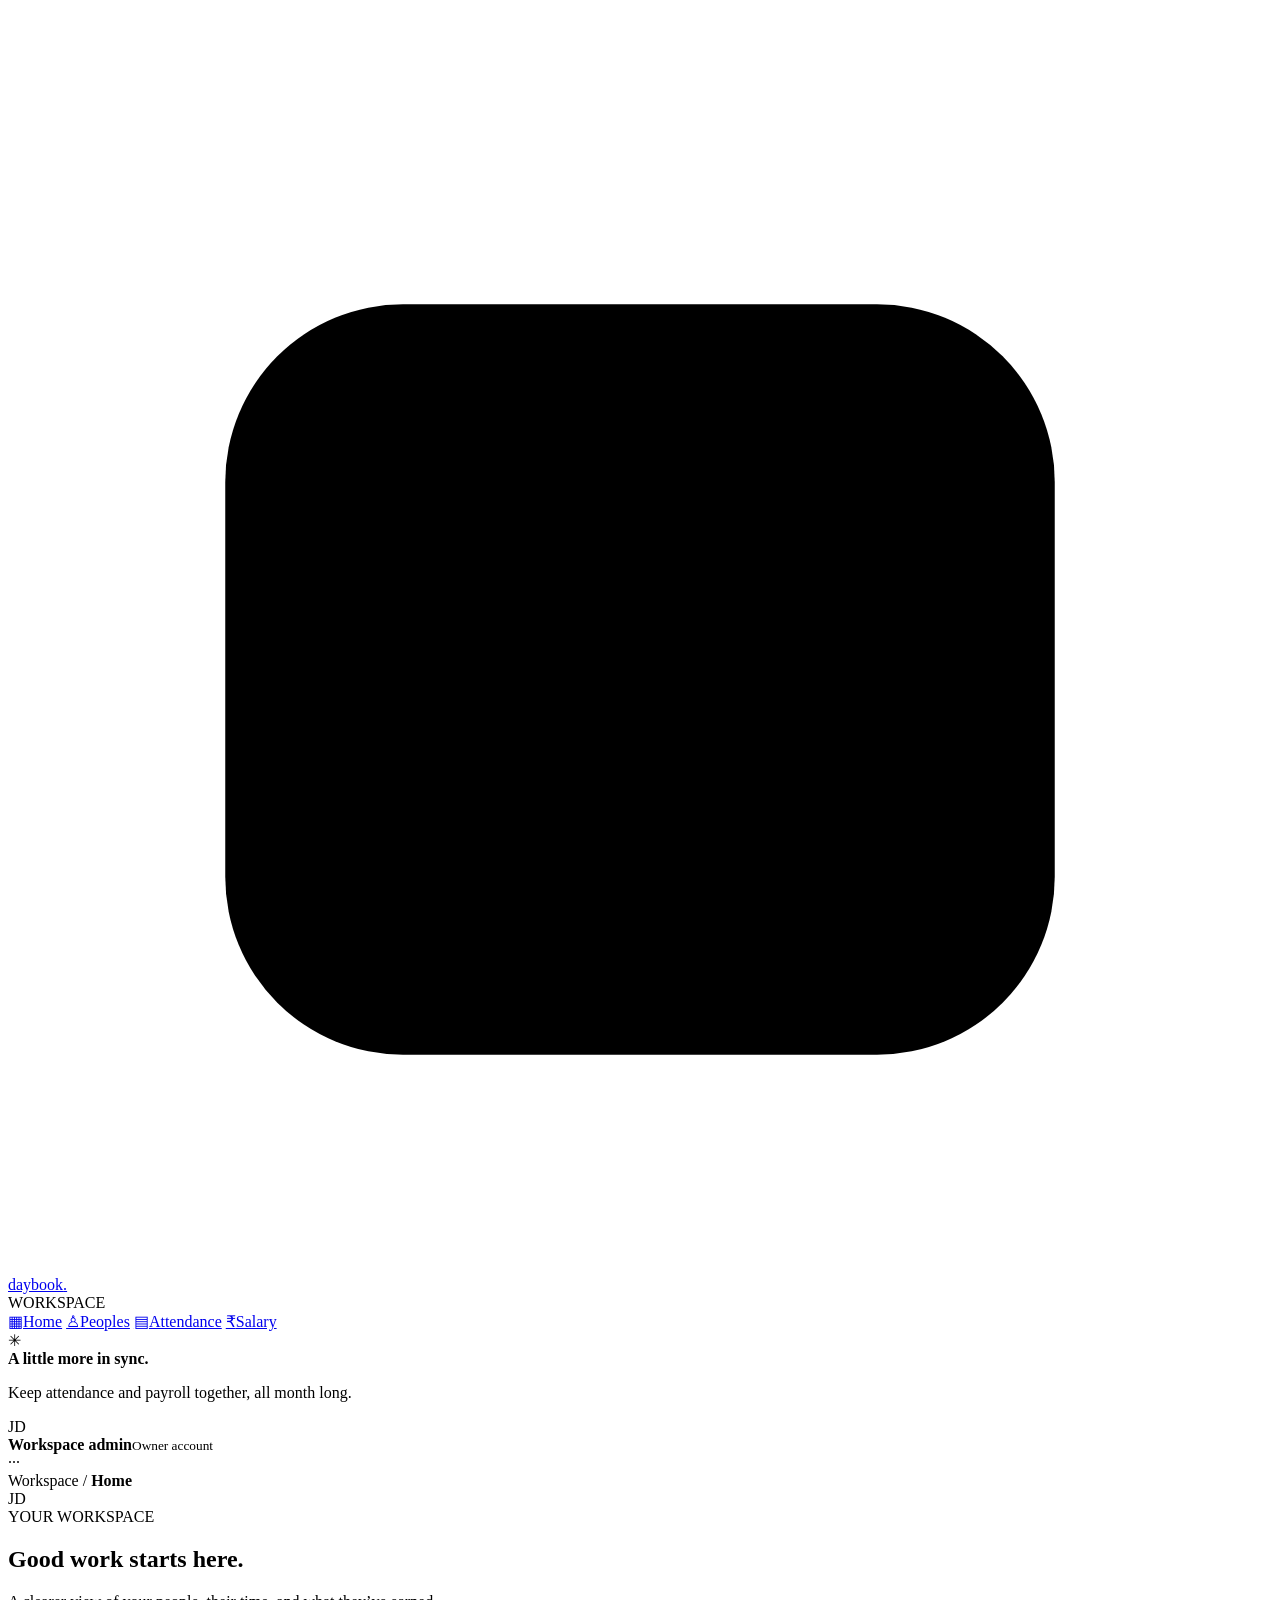
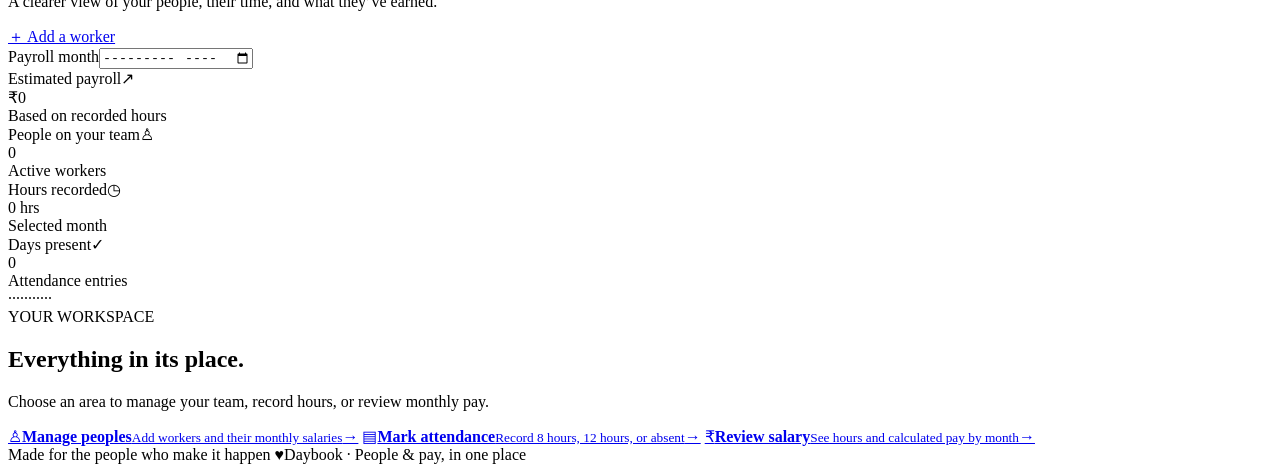
==== commit 1444cbe6: "Polish Daybook dark theme and attendance views Co-authored-by: Copilot <223556219+Copilot@users.nore" ====
--- a/public/index.html
+++ b/public/index.html
@@ -3,17 +3,18 @@
 <head>
   <meta charset="utf-8">
   <meta name="viewport" content="width=device-width, initial-scale=1">
-  <meta name="theme-color" content="#11142b">
+  <meta name="theme-color" content="#0b0e18">
   <title>Daybook — Home</title>
   <link rel="preconnect" href="https://fonts.googleapis.com">
   <link rel="preconnect" href="https://fonts.gstatic.com" crossorigin>
   <link href="https://fonts.googleapis.com/css2?family=DM+Sans:wght@400;500;600;700&family=Manrope:wght@400;500;600;700;800&display=swap" rel="stylesheet">
   <link rel="stylesheet" href="/styles.css">
+  <link rel="stylesheet" href="/theme.css">
   <script src="/app.js" defer></script>
 </head>
 <body data-page="home">
   <aside class="sidebar">
-    <a class="brand" href="/" aria-label="Daybook home"><span class="brand-mark">d</span><span>daybook<span class="brand-period">.</span></span></a>
+    <a class="brand" href="/" aria-label="Daybook home"><span class="brand-mark"><svg viewBox="0 0 32 32" aria-hidden="true"><rect x="5.5" y="7.5" width="21" height="19" rx="4.5"></rect><path d="M11 5v5M21 5v5M6 13h20"></path><path d="m11 20 3.2 3.2L21.5 16"></path></svg></span><span>daybook<span class="brand-period">.</span></span></a>
     <div class="workspace-label">WORKSPACE</div>
     <nav aria-label="Main navigation">
       <a class="nav-link active" href="/" aria-current="page"><span class="nav-icon">▦</span>Home</a>
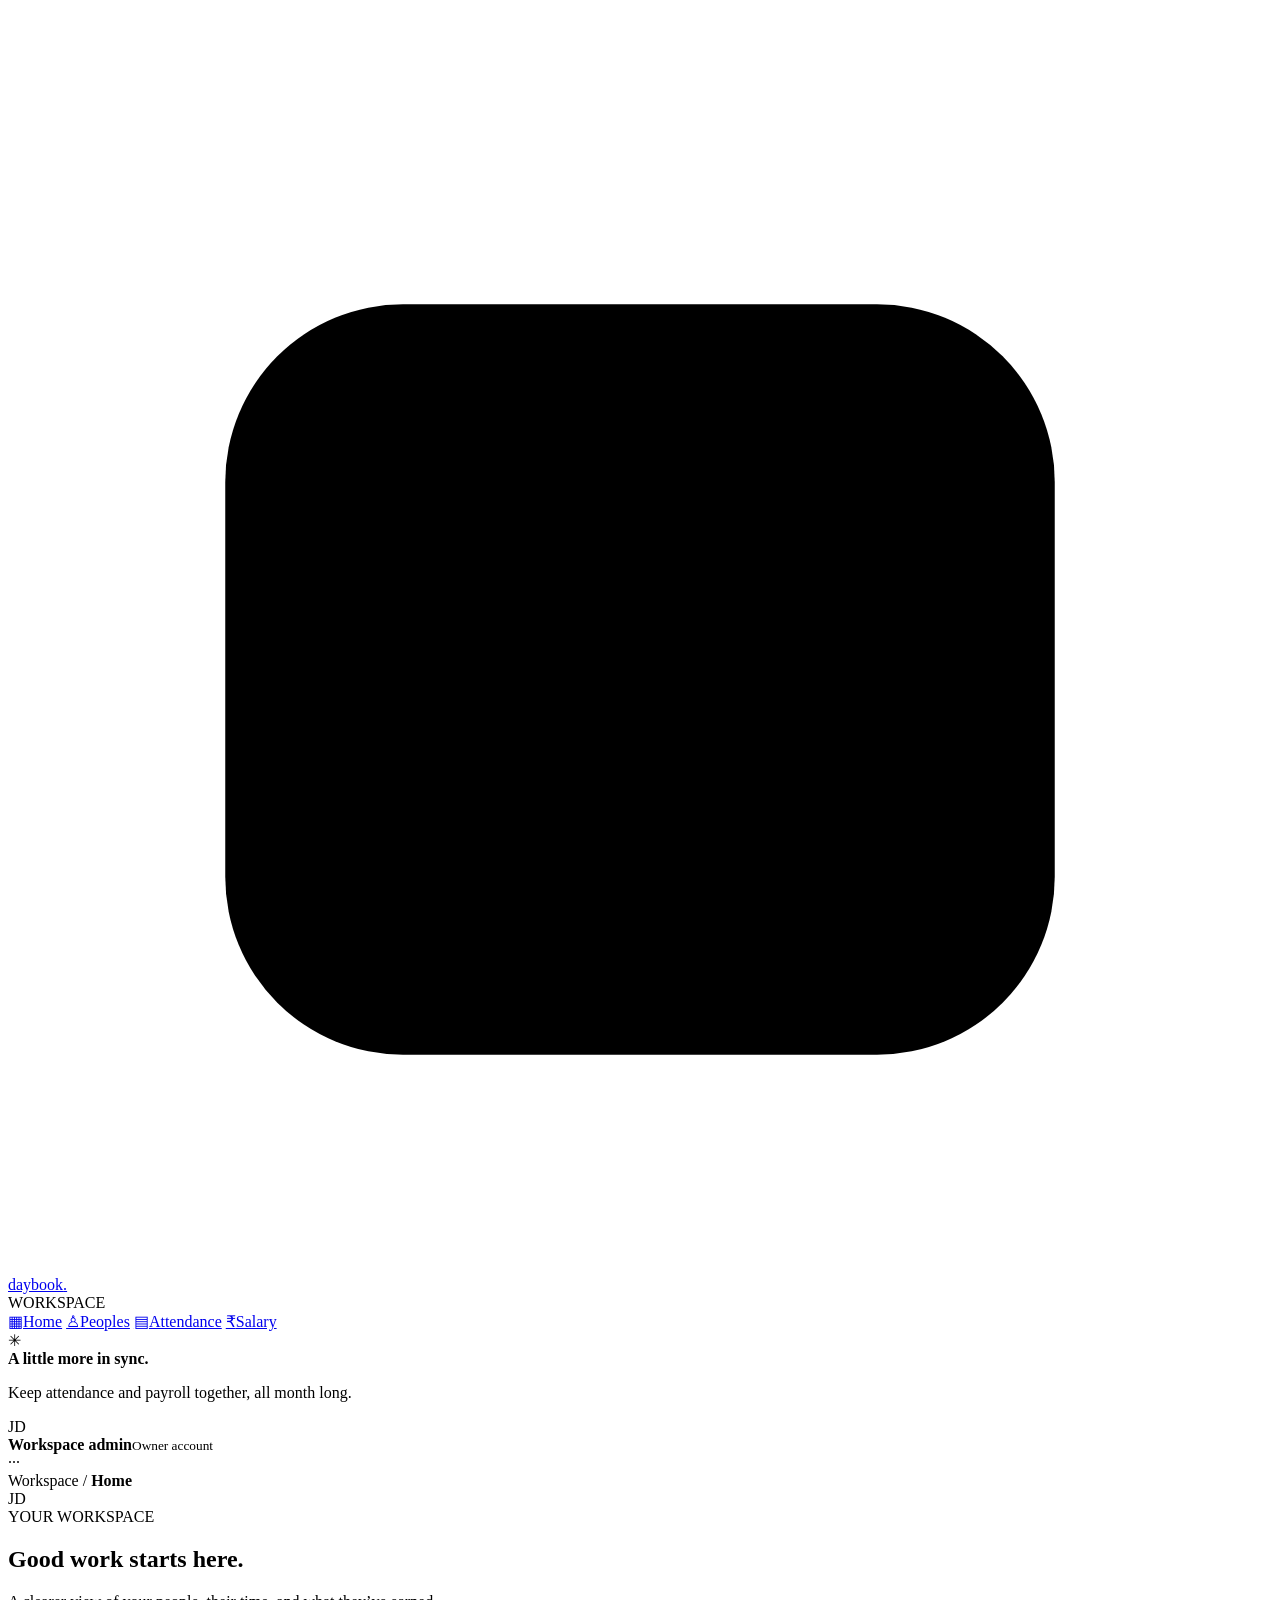
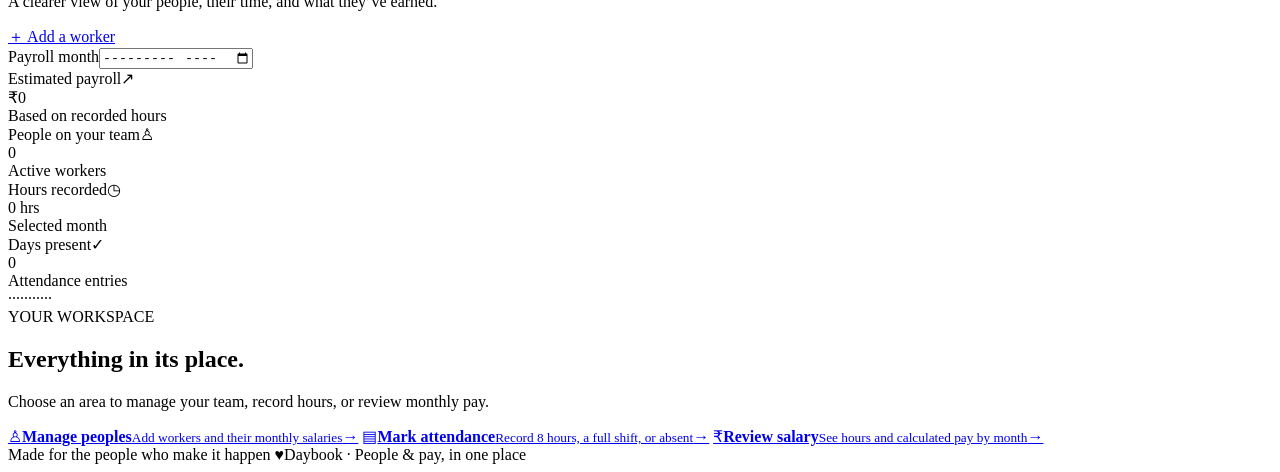
==== commit ee64186b: "Support worker-specific full-day schedules Co-authored-by: Copilot <223556219+Copilot@users.noreply." ====
--- a/public/index.html
+++ b/public/index.html
@@ -44,7 +44,7 @@
       <div class="section-heading"><div><div class="section-kicker">YOUR WORKSPACE</div><h2>Everything in its place<span class="heading-dot">.</span></h2><p>Choose an area to manage your team, record hours, or review monthly pay.</p></div></div>
       <div class="quick-links">
         <a class="quick-link" href="/people.html"><span class="quick-icon">♙</span><span><strong>Manage peoples</strong><small>Add workers and their monthly salaries</small></span><b>→</b></a>
-        <a class="quick-link" href="/attendance.html"><span class="quick-icon">▤</span><span><strong>Mark attendance</strong><small>Record 8 hours, 12 hours, or absent</small></span><b>→</b></a>
+        <a class="quick-link" href="/attendance.html"><span class="quick-icon">▤</span><span><strong>Mark attendance</strong><small>Record 8 hours, a full shift, or absent</small></span><b>→</b></a>
         <a class="quick-link" href="/salary.html"><span class="quick-icon">₹</span><span><strong>Review salary</strong><small>See hours and calculated pay by month</small></span><b>→</b></a>
       </div>
     </section>
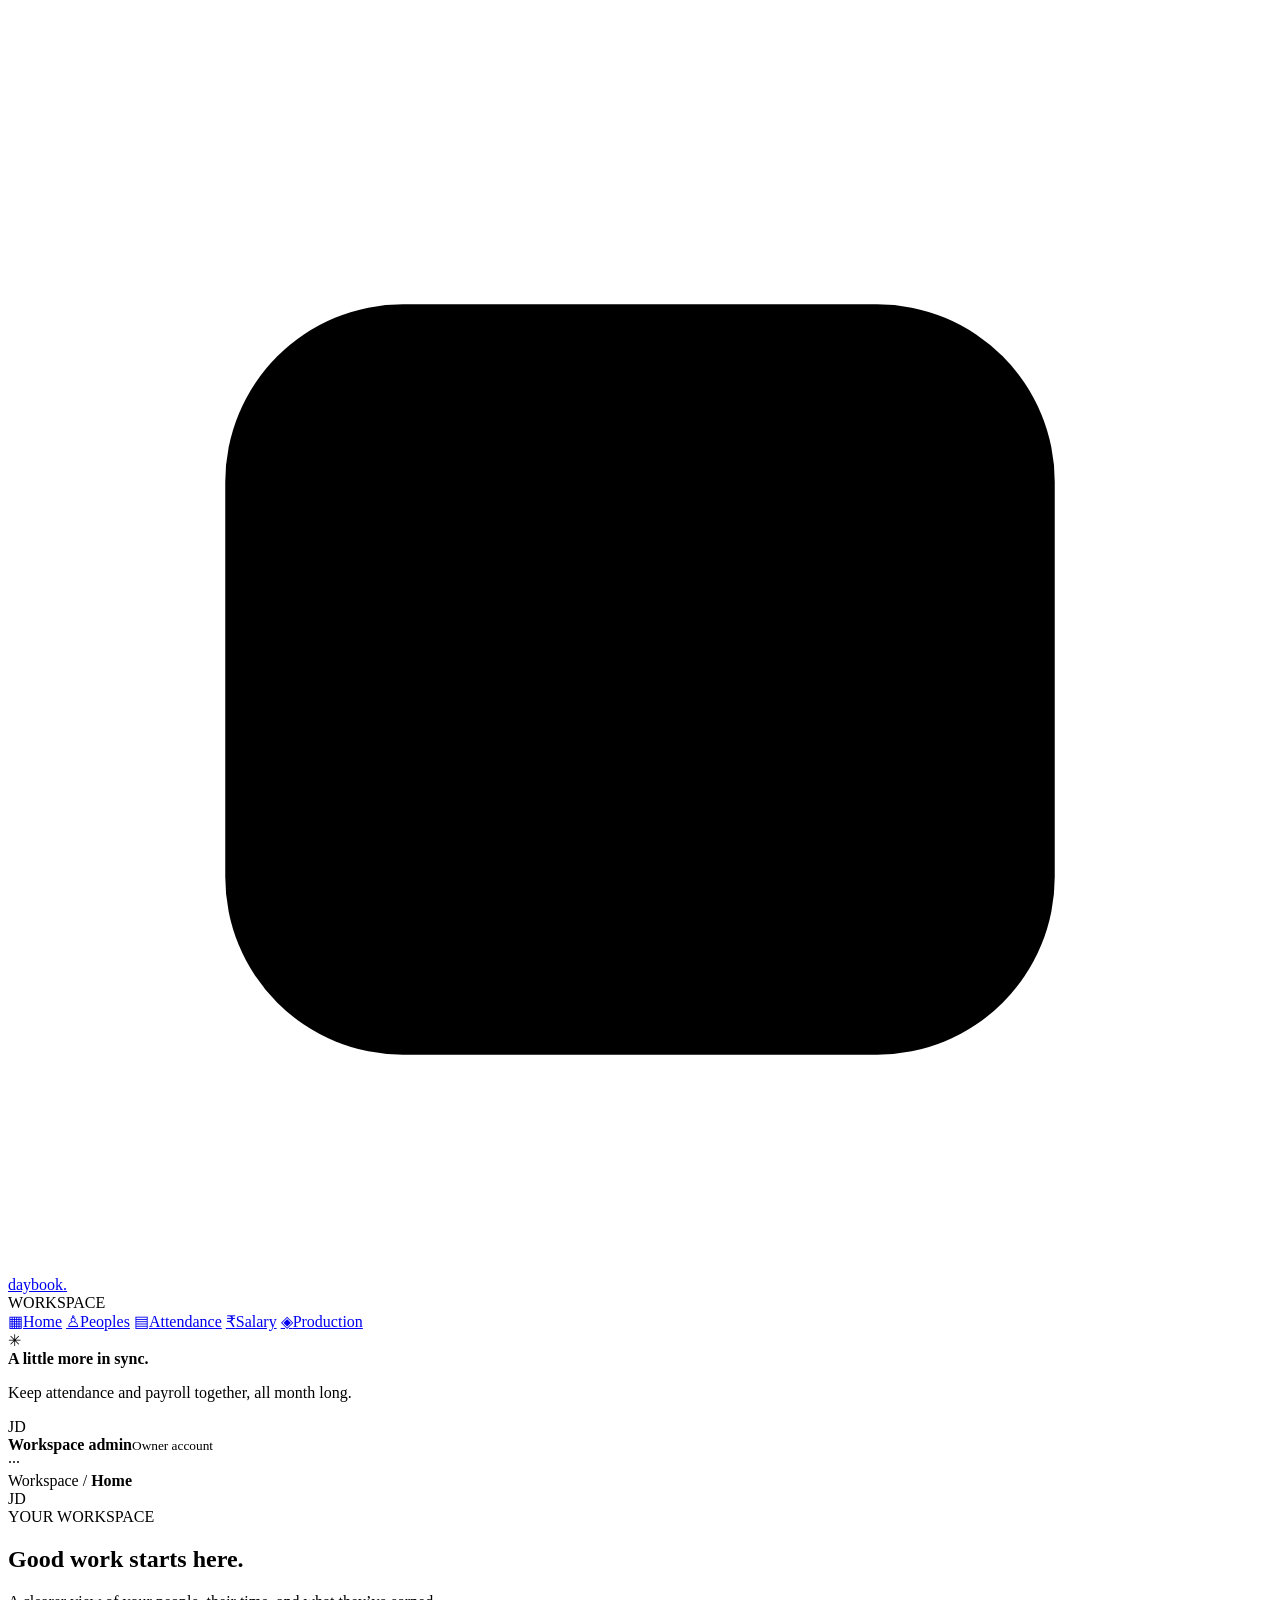
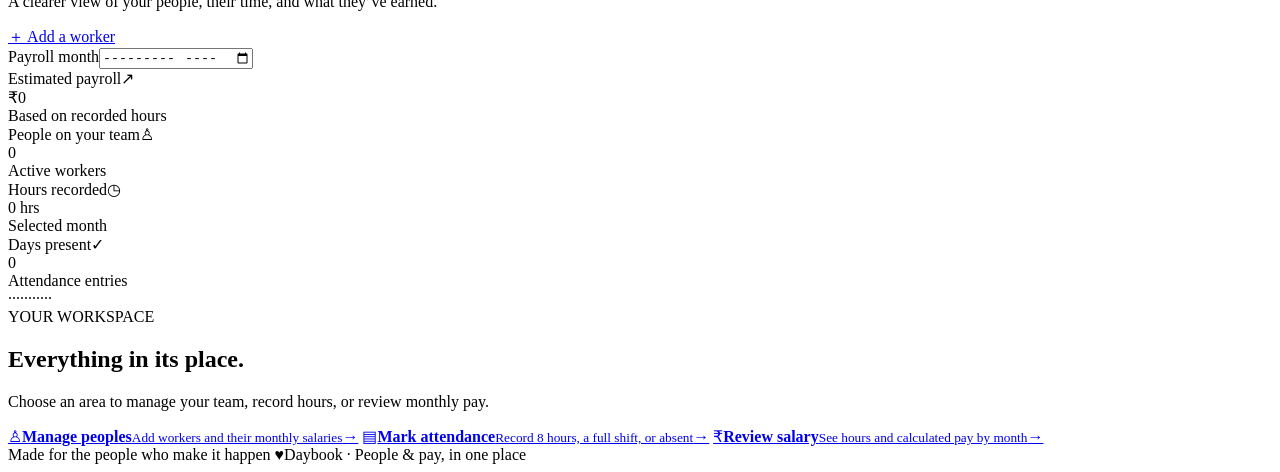
==== commit d8aceb7c: "Add daily shoe production tracking Record daily shoe counts, per-day pair prices, monthly totals, an" ====
--- a/public/index.html
+++ b/public/index.html
@@ -21,6 +21,7 @@
       <a class="nav-link" href="/people.html"><span class="nav-icon">♙</span>Peoples</a>
       <a class="nav-link" href="/attendance.html"><span class="nav-icon">▤</span>Attendance</a>
       <a class="nav-link" href="/salary.html"><span class="nav-icon">₹</span>Salary</a>
+      <a class="nav-link" href="/production.html"><span class="nav-icon">◈</span>Production</a>
     </nav>
     <div class="sidebar-bottom">
       <div class="tip-card"><div class="tip-spark">✳</div><strong>A little more in sync.</strong><p>Keep attendance and payroll together, all month long.</p></div>
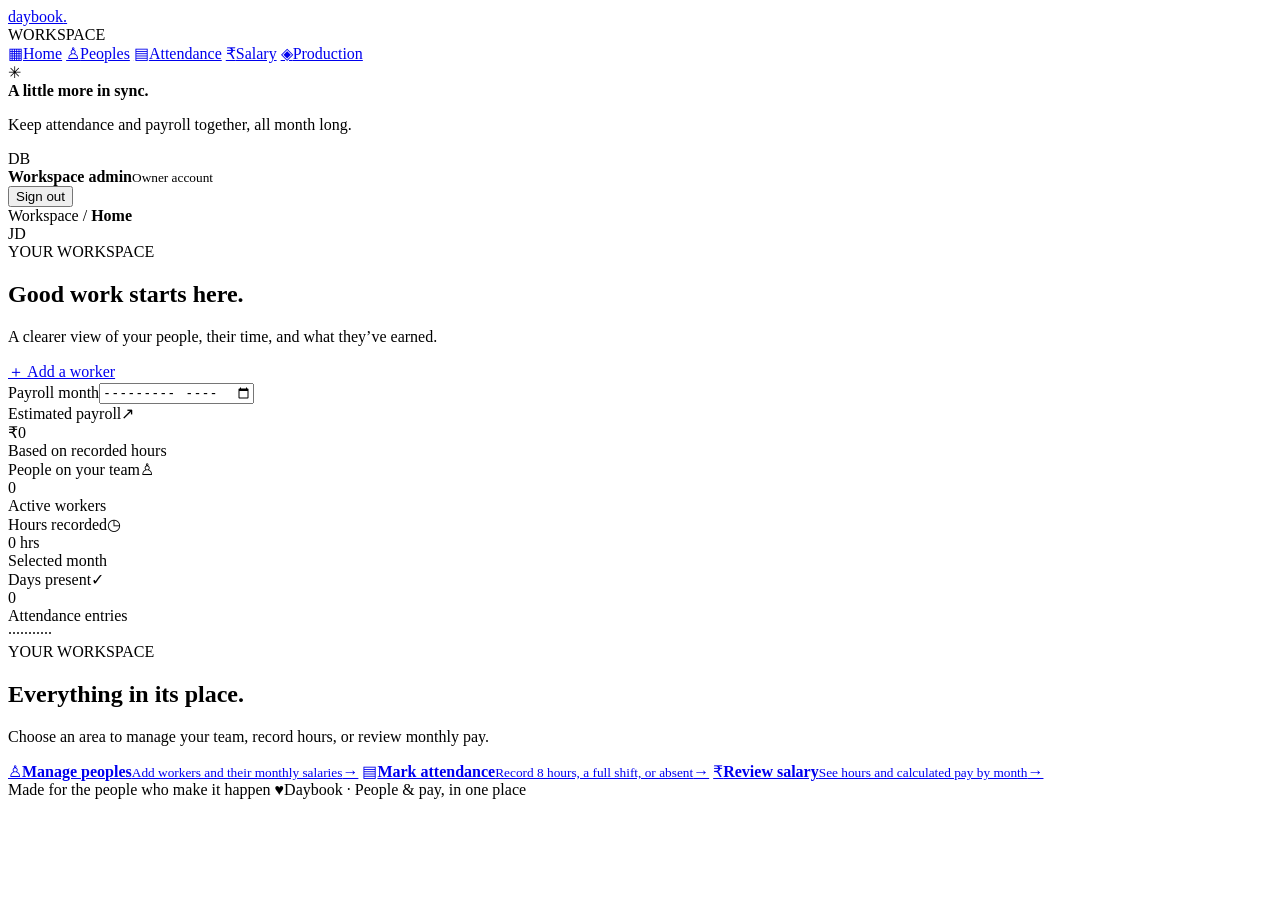
==== commit da4be71c: "Add admin sign-in and Daybook branding Protect worker, attendance, payroll, and production APIs with" ====
--- a/public/index.html
+++ b/public/index.html
@@ -5,16 +5,26 @@
   <meta name="viewport" content="width=device-width, initial-scale=1">
   <meta name="theme-color" content="#0b0e18">
   <title>Daybook — Home</title>
+  <meta name="description" content="Daybook helps you manage workers, daily attendance, monthly payroll, and shoe production in one place.">
+  <link rel="icon" type="image/svg+xml" href="/daybook-logo.svg" sizes="any">
+  <link rel="canonical" href="https://daybook-attendance.vercel.app/">
+  <meta property="og:type" content="website">
+  <meta property="og:title" content="Daybook — Worker accounts, attendance, and payroll">
+  <meta property="og:description" content="Manage workers, daily attendance, monthly payroll, and shoe production in one place.">
+  <meta property="og:image" content="https://daybook-attendance.vercel.app/daybook-social.svg">
+  <meta property="og:image:alt" content="Daybook logo with a calendar and shoe illustration">
+  <meta name="twitter:card" content="summary_large_image">
   <link rel="preconnect" href="https://fonts.googleapis.com">
   <link rel="preconnect" href="https://fonts.gstatic.com" crossorigin>
   <link href="https://fonts.googleapis.com/css2?family=DM+Sans:wght@400;500;600;700&family=Manrope:wght@400;500;600;700;800&display=swap" rel="stylesheet">
   <link rel="stylesheet" href="/styles.css">
   <link rel="stylesheet" href="/theme.css">
+  <script src="/auth.js" defer></script>
   <script src="/app.js" defer></script>
 </head>
 <body data-page="home">
   <aside class="sidebar">
-    <a class="brand" href="/" aria-label="Daybook home"><span class="brand-mark"><svg viewBox="0 0 32 32" aria-hidden="true"><rect x="5.5" y="7.5" width="21" height="19" rx="4.5"></rect><path d="M11 5v5M21 5v5M6 13h20"></path><path d="m11 20 3.2 3.2L21.5 16"></path></svg></span><span>daybook<span class="brand-period">.</span></span></a>
+    <a class="brand" href="/" aria-label="Daybook home"><span class="brand-mark"><img src="/daybook-logo.svg" alt="" aria-hidden="true"></span><span>daybook<span class="brand-period">.</span></span></a>
     <div class="workspace-label">WORKSPACE</div>
     <nav aria-label="Main navigation">
       <a class="nav-link active" href="/" aria-current="page"><span class="nav-icon">▦</span>Home</a>
@@ -25,7 +35,7 @@
     </nav>
     <div class="sidebar-bottom">
       <div class="tip-card"><div class="tip-spark">✳</div><strong>A little more in sync.</strong><p>Keep attendance and payroll together, all month long.</p></div>
-      <div class="profile"><div class="avatar avatar-lilac">JD</div><div><strong>Workspace admin</strong><small>Owner account</small></div><span class="profile-dots">···</span></div>
+      <div class="profile"><div class="avatar avatar-lilac">DB</div><div><strong>Workspace admin</strong><small>Owner account</small></div><button class="logout-button" id="logout-button" type="button">Sign out</button></div>
     </div>
   </aside>
   <main class="main-content">
